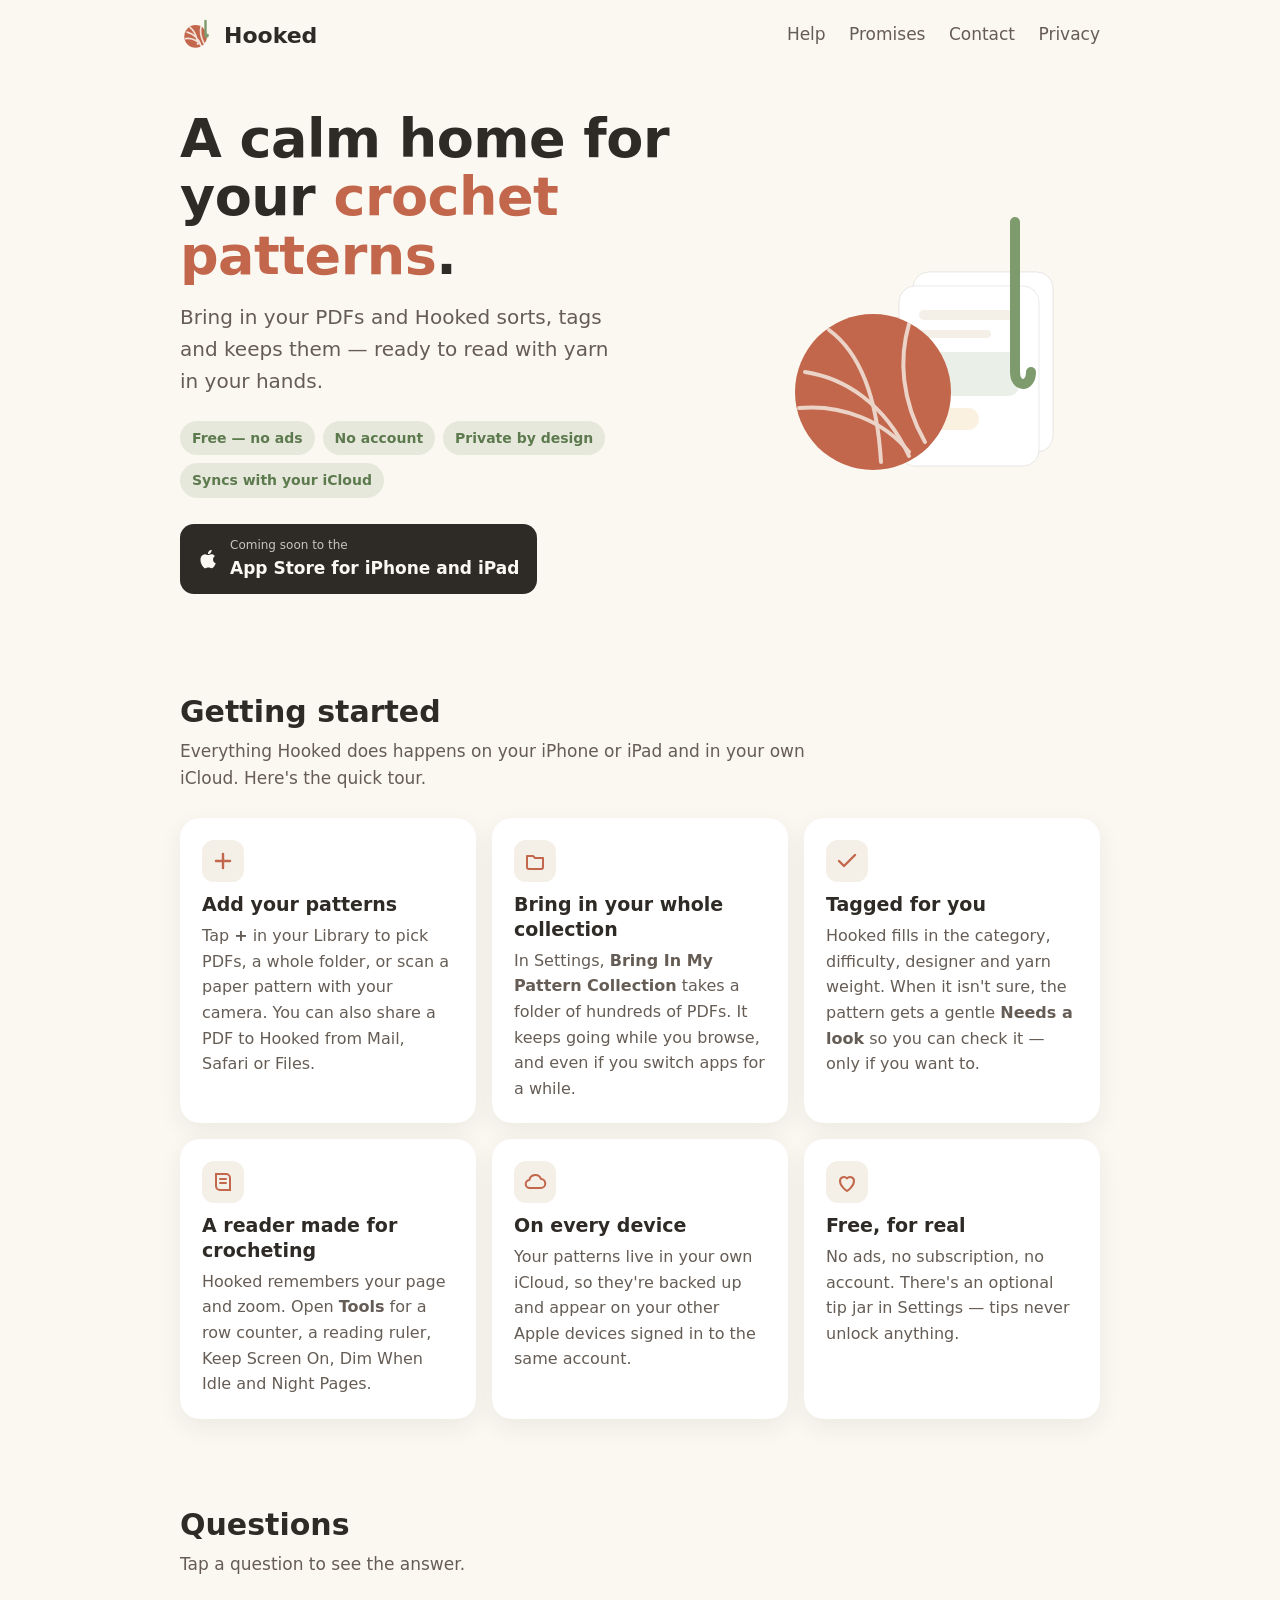
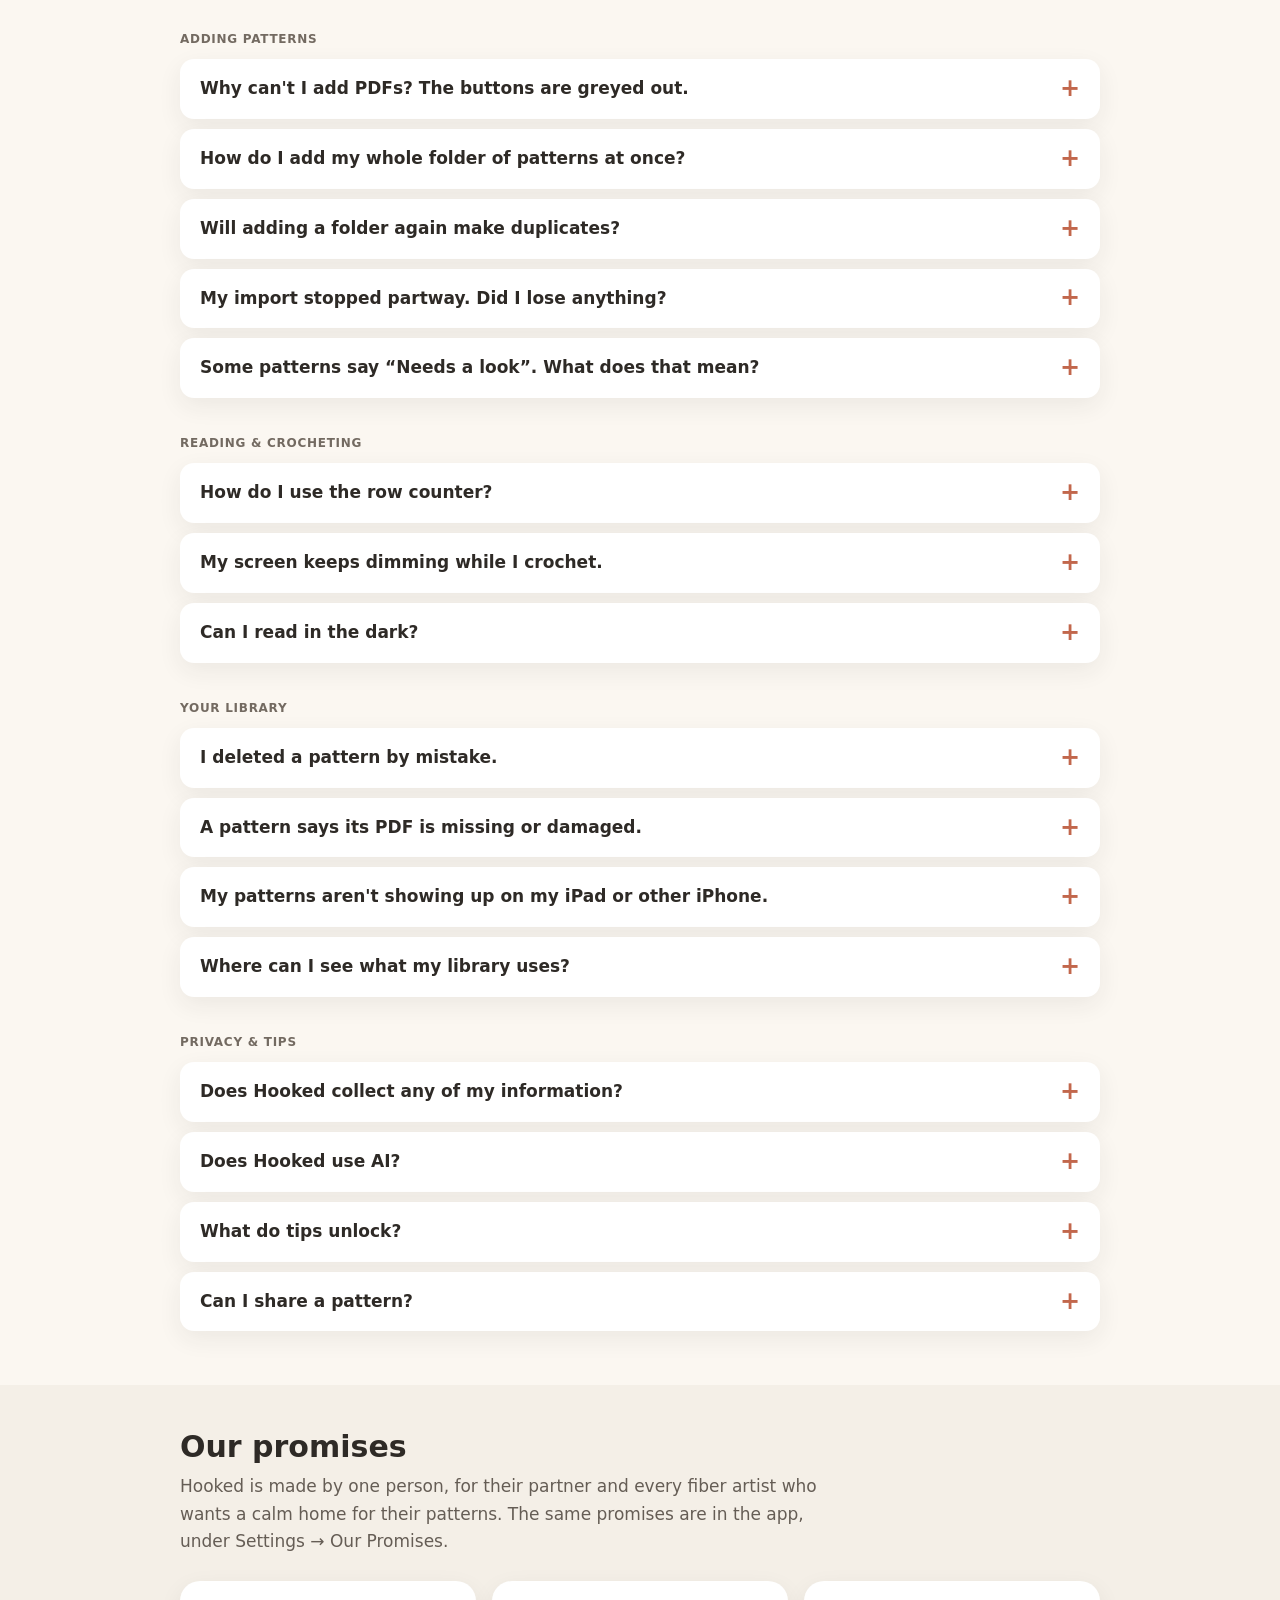
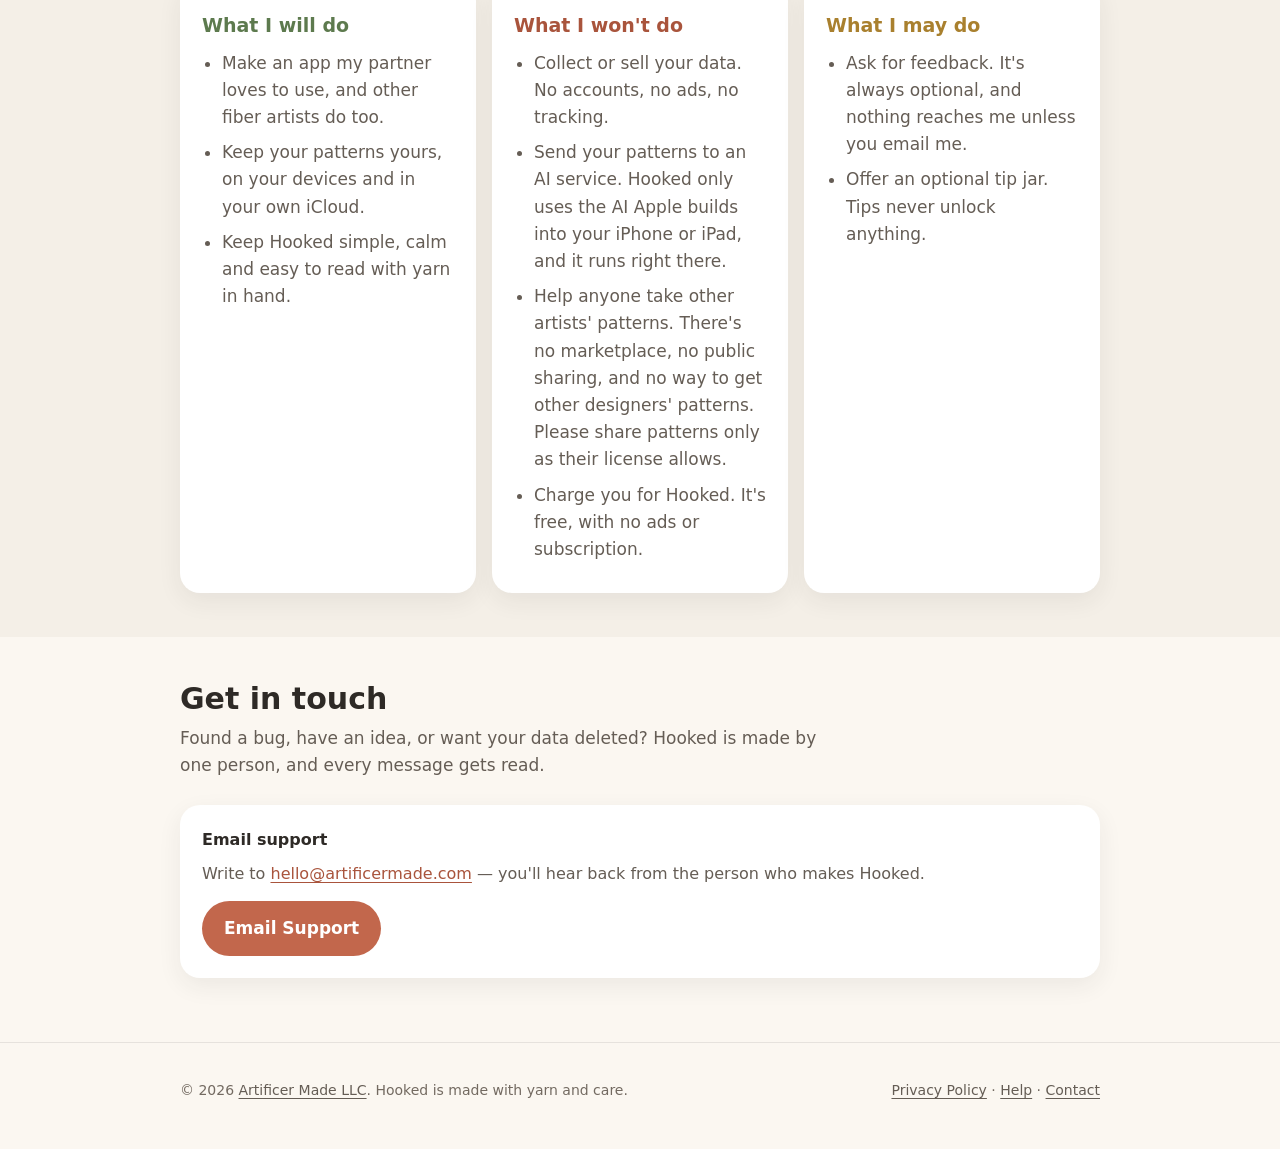
==== hooked/index.html @ b0b98809 "feat: first version of artificermade.com A static site for Artificer Made LLC: a home page (what the" ====
<!doctype html>
<html lang="en">
<head>
<meta charset="utf-8">
<meta name="viewport" content="width=device-width, initial-scale=1">
<title>Hooked — Help &amp; Support</title>
<meta name="description" content="Help for Hooked, a calm home for your crochet patterns: adding PDFs, iCloud, the reader and row counter, privacy, and how to reach the maker.">
<meta name="color-scheme" content="light dark">
<meta name="theme-color" content="#FBF7F1" media="(prefers-color-scheme: light)">
<meta name="theme-color" content="#1C1A17" media="(prefers-color-scheme: dark)">
<link rel="icon" href="icon.png">
<link rel="apple-touch-icon" href="icon.png">
<link rel="stylesheet" href="style.css">
</head>
<body>
<a class="skip" href="#main">Skip to help</a>

<header class="site">
  <div class="wrap">
    <a class="brand" href="./" aria-label="Hooked home">
      <svg viewBox="0 0 48 48" aria-hidden="true"><circle cx="22" cy="26" r="16" fill="#C2674C"/><path d="M10 20c8 2 16 8 20 20M8 29c9-1 18 3 22 10M14 13c6 5 10 13 11 24M30 11c-2 7-1 16 4 25" stroke="#FBF7F1" stroke-width="2.4" fill="none" stroke-linecap="round" opacity=".85"/><path d="M36 4v20c0 3 3 3 3 0" stroke="#7E9B6E" stroke-width="3.4" fill="none" stroke-linecap="round"/></svg>
      Hooked
    </a>
    <nav class="site" aria-label="Page">
      <a href="#help">Help</a>
      <a class="wide" href="#promises">Promises</a>
      <a class="wide" href="#contact">Contact</a>
      <a href="privacy.html">Privacy</a>
    </nav>
  </div>
</header>

<main id="main">
  <section class="hero" aria-labelledby="hero-title">
    <div class="wrap">
      <div>
        <h1 id="hero-title">A calm home for your <em>crochet patterns</em>.</h1>
        <p class="lede">Bring in your PDFs and Hooked sorts, tags and keeps them — ready to read with yarn in your hands.</p>
        <ul class="pills" aria-label="At a glance">
          <li>Free — no ads</li><li>No account</li><li>Private by design</li><li>Syncs with your iCloud</li>
        </ul>
        <a class="badge" href="#contact" aria-label="Coming soon to the App Store for iPhone and iPad">
          <svg width="22" height="22" viewBox="0 0 24 24" aria-hidden="true"><path fill="currentColor" d="M16.4 12.6c0-2.5 2-3.7 2.1-3.8-1.2-1.7-3-1.9-3.6-2-1.5-.2-3 .9-3.8.9-.8 0-2-.9-3.3-.9-1.7 0-3.3 1-4.2 2.5-1.8 3.1-.5 7.7 1.3 10.2.9 1.2 1.9 2.6 3.2 2.6 1.3-.1 1.8-.8 3.3-.8 1.6 0 2 .8 3.4.8 1.4 0 2.3-1.3 3.1-2.5 1-1.4 1.4-2.8 1.4-2.9-.1 0-2.9-1.1-2.9-4.1zM13.9 5.2c.7-.8 1.2-2 1-3.2-1 .1-2.2.7-3 1.5-.6.7-1.2 1.9-1 3.1 1.1.1 2.3-.6 3-1.4z"/></svg>
          <span><small>Coming soon to the</small>App Store for iPhone and iPad</span>
        </a>
      </div>
      <svg class="hero-art" viewBox="0 0 320 300" role="img" aria-label="A ball of yarn beside a crochet hook and a stack of patterns">
        <rect x="150" y="70" width="140" height="180" rx="16" fill="var(--card)" stroke="var(--line)"/>
        <rect x="136" y="84" width="140" height="180" rx="16" fill="var(--card)" stroke="var(--line)"/>
        <rect x="156" y="108" width="96" height="10" rx="5" fill="var(--grouped)"/>
        <rect x="156" y="128" width="72" height="8" rx="4" fill="var(--grouped)"/>
        <rect x="156" y="150" width="100" height="44" rx="10" fill="var(--sage-bg)"/>
        <rect x="156" y="206" width="60" height="22" rx="11" fill="var(--mustard-bg)"/>
        <circle cx="110" cy="190" r="78" fill="#C2674C"/>
        <g stroke="#FBF7F1" stroke-width="4" fill="none" stroke-linecap="round" opacity=".75">
          <path d="M42 170c40 6 80 32 104 84"/><path d="M36 206c44-4 86 14 110 44"/><path d="M66 128c30 22 48 64 52 132"/><path d="M146 122c-10 34-8 76 16 118"/>
        </g>
        <path d="M252 20v150c0 16 16 16 16 0" stroke="#7E9B6E" stroke-width="10" fill="none" stroke-linecap="round"/>
      </svg>
    </div>
  </section>

  <section id="help" aria-labelledby="help-title">
    <div class="wrap">
      <h2 id="help-title">Getting started</h2>
      <p class="sub">Everything Hooked does happens on your iPhone or iPad and in your own iCloud. Here's the quick tour.</p>
      <div class="grid">
        <article class="card">
          <div class="icon"><svg viewBox="0 0 24 24" aria-hidden="true"><path d="M12 5v14M5 12h14" stroke="currentColor" stroke-width="2.4" stroke-linecap="round"/></svg></div>
          <h3>Add your patterns</h3>
          <p>Tap <strong>+</strong> in your Library to pick PDFs, a whole folder, or scan a paper pattern with your camera. You can also share a PDF to Hooked from Mail, Safari or Files.</p>
        </article>
        <article class="card">
          <div class="icon"><svg viewBox="0 0 24 24" aria-hidden="true"><path d="M4 7h6l2 2h8v9a2 2 0 0 1-2 2H6a2 2 0 0 1-2-2z" stroke="currentColor" stroke-width="2" fill="none" stroke-linejoin="round"/></svg></div>
          <h3>Bring in your whole collection</h3>
          <p>In Settings, <strong>Bring In My Pattern Collection</strong> takes a folder of hundreds of PDFs. It keeps going while you browse, and even if you switch apps for a while.</p>
        </article>
        <article class="card">
          <div class="icon"><svg viewBox="0 0 24 24" aria-hidden="true"><path d="M4 12l5 5L20 6" stroke="currentColor" stroke-width="2.4" fill="none" stroke-linecap="round" stroke-linejoin="round"/></svg></div>
          <h3>Tagged for you</h3>
          <p>Hooked fills in the category, difficulty, designer and yarn weight. When it isn't sure, the pattern gets a gentle <strong>Needs a look</strong> so you can check it — only if you want to.</p>
        </article>
        <article class="card">
          <div class="icon"><svg viewBox="0 0 24 24" aria-hidden="true"><path d="M5 4h10a4 4 0 0 1 4 4v12H9a4 4 0 0 1-4-4z" stroke="currentColor" stroke-width="2" fill="none"/><path d="M9 9h6M9 13h6" stroke="currentColor" stroke-width="2" stroke-linecap="round"/></svg></div>
          <h3>A reader made for crocheting</h3>
          <p>Hooked remembers your page and zoom. Open <strong>Tools</strong> for a row counter, a reading ruler, Keep Screen On, Dim When Idle and Night Pages.</p>
        </article>
        <article class="card">
          <div class="icon"><svg viewBox="0 0 24 24" aria-hidden="true"><path d="M7 18a4 4 0 0 1-.6-8A6 6 0 0 1 18 9a4.5 4.5 0 0 1-.5 9z" stroke="currentColor" stroke-width="2" fill="none" stroke-linejoin="round"/></svg></div>
          <h3>On every device</h3>
          <p>Your patterns live in your own iCloud, so they're backed up and appear on your other Apple devices signed in to the same account.</p>
        </article>
        <article class="card">
          <div class="icon"><svg viewBox="0 0 24 24" aria-hidden="true"><path d="M12 21s-7-4.4-7-10a4 4 0 0 1 7-2.6A4 4 0 0 1 19 11c0 5.6-7 10-7 10z" stroke="currentColor" stroke-width="2" fill="none" stroke-linejoin="round"/></svg></div>
          <h3>Free, for real</h3>
          <p>No ads, no subscription, no account. There's an optional tip jar in Settings — tips never unlock anything.</p>
        </article>
      </div>
    </div>
  </section>

  <section class="faq" aria-labelledby="faq-title">
    <div class="wrap">
      <h2 id="faq-title">Questions</h2>
      <p class="sub">Tap a question to see the answer.</p>

      <span class="tag-q">Adding patterns</span>
      <details><summary>Why can't I add PDFs? The buttons are greyed out.</summary>
        <div class="a"><p>Hooked keeps your patterns in your iCloud, so you need to be signed in. Open the <strong>Settings</strong> app on your iPhone or iPad and tap <strong>Sign in</strong> at the top (or your name, then <strong>iCloud</strong>, and make sure <strong>iCloud Drive</strong> is on). Come back to Hooked and the buttons turn on by themselves.</p>
        <p>You can still add a pattern by hand with <strong>Add manually</strong> in the meantime.</p></div></details>
      <details><summary>How do I add my whole folder of patterns at once?</summary>
        <div class="a"><p>Tap <strong>+</strong> → <strong>Add a whole folder</strong>, or use <strong>Settings → Bring In My Pattern Collection</strong>. Every PDF inside the folder (and its sub-folders) comes in. Tap <strong>Keep Using Hooked</strong> to browse while it works — a little note above the tab bar shows the progress.</p></div></details>
      <details><summary>Will adding a folder again make duplicates?</summary>
        <div class="a"><p>No. Before anything is added, Hooked checks which patterns you already have and offers to skip them — nothing is downloaded twice. Exact copies are always caught, and “printer friendly” versions are kept with their pattern instead of cluttering your library.</p></div></details>
      <details><summary>My import stopped partway. Did I lose anything?</summary>
        <div class="a"><p>No — every pattern is saved the moment it's done. Just add the same files or folder again; Hooked skips the ones already in your library and adds the rest.</p></div></details>
      <details><summary>Some patterns say “Needs a look”. What does that mean?</summary>
        <div class="a"><p>Hooked wasn't completely sure about a detail, like the designer or difficulty. The pattern is already saved — you can check it from the Library's <strong>Needs a look</strong> filter whenever you like, or ignore it.</p></div></details>

      <span class="tag-q">Reading &amp; crocheting</span>
      <details><summary>How do I use the row counter?</summary>
        <div class="a"><p>Open a pattern, tap <strong>Tools</strong> and turn on <strong>Row Counter</strong>. Tap <kbd>+</kbd> and <kbd>−</kbd>; drag the counter anywhere on the page. Press and hold the number to reset it. Each pattern remembers its own count.</p></div></details>
      <details><summary>My screen keeps dimming while I crochet.</summary>
        <div class="a"><p>That's <strong>Dim When Idle</strong>: with <strong>Keep Screen On</strong>, Hooked lowers the brightness after 2 minutes without a touch to save your battery. Touch the screen to brighten it, or turn it off in <strong>Tools</strong>.</p></div></details>
      <details><summary>Can I read in the dark?</summary>
        <div class="a"><p>Yes — <strong>Tools → Night Pages</strong> darkens the page. (Photos in the pattern will look inverted while it's on.)</p></div></details>

      <span class="tag-q">Your library</span>
      <details><summary>I deleted a pattern by mistake.</summary>
        <div class="a"><p>Tap <strong>Undo</strong> right away — it stays on screen for a few seconds after you delete. If it's gone, add the PDF again.</p></div></details>
      <details><summary>A pattern says its PDF is missing or damaged.</summary>
        <div class="a"><p>Its details are safe. Add the original PDF again with <strong>+</strong> — Hooked recognizes it and repairs the pattern instead of adding a copy.</p></div></details>
      <details><summary>My patterns aren't showing up on my iPad or other iPhone.</summary>
        <div class="a"><p>Make sure both devices are signed in to the same Apple Account with iCloud Drive on, and open Hooked on each one. Big libraries can take a little while to arrive the first time.</p></div></details>
      <details><summary>Where can I see what my library uses?</summary>
        <div class="a"><p><strong>Settings → iCloud Sync</strong> shows whether sync is on and how much space your patterns take.</p></div></details>

      <span class="tag-q">Privacy &amp; tips</span>
      <details><summary>Does Hooked collect any of my information?</summary>
        <div class="a"><p>No. There are no accounts, ads, analytics or tracking, and Hooked has no server. Automatic tagging happens on your device. Read the full <a href="privacy.html">privacy policy</a>.</p></div></details>
      <details><summary>Does Hooked use AI?</summary>
        <div class="a"><p>Only the AI Apple builds into your iPhone or iPad. It suggests titles and tags, helps search, and reads the pages you scan, all on your device. Your patterns are never sent to an AI service or used to train one. Read the full <a href="privacy.html">privacy policy</a>.</p></div></details>
      <details><summary>What do tips unlock?</summary>
        <div class="a"><p>Nothing — Hooked is free and everything in it stays free. Tips are an optional thank-you to the one person who makes it. Apple handles payments and refund requests (<a href="https://reportaproblem.apple.com">reportaproblem.apple.com</a>).</p></div></details>
      <details><summary>Can I share a pattern?</summary>
        <div class="a"><p>You can send a pattern's PDF to print it, save it to Files or send it to your own devices. Please share designers' patterns only as their license allows — Hooked has no public sharing or marketplace.</p></div></details>
    </div>
  </section>

  <section id="promises" class="promises" aria-labelledby="promises-title">
    <div class="wrap">
      <h2 id="promises-title">Our promises</h2>
      <p class="sub">Hooked is made by one person, for their partner and every fiber artist who wants a calm home for their patterns. The same promises are in the app, under Settings → Our Promises.</p>
      <div class="grid"><article class="card promise will"><h3>What I will do</h3><ul><li>Make an app my partner loves to use, and other fiber artists do too.</li><li>Keep your patterns yours, on your devices and in your own iCloud.</li><li>Keep Hooked simple, calm and easy to read with yarn in hand.</li></ul></article><article class="card promise wont"><h3>What I won&#x27;t do</h3><ul><li>Collect or sell your data. No accounts, no ads, no tracking.</li><li>Send your patterns to an AI service. Hooked only uses the AI Apple builds into your iPhone or iPad, and it runs right there.</li><li>Help anyone take other artists&#x27; patterns. There&#x27;s no marketplace, no public sharing, and no way to get other designers&#x27; patterns. Please share patterns only as their license allows.</li><li>Charge you for Hooked. It&#x27;s free, with no ads or subscription.</li></ul></article><article class="card promise may"><h3>What I may do</h3><ul><li>Ask for feedback. It&#x27;s always optional, and nothing reaches me unless you email me.</li><li>Offer an optional tip jar. Tips never unlock anything.</li></ul></article></div>
    </div>
  </section>

  <section id="contact" class="contact" aria-labelledby="contact-title">
    <div class="wrap">
      <h2 id="contact-title">Get in touch</h2>
      <p class="sub">Found a bug, have an idea, or want your data deleted? Hooked is made by one person, and every message gets read.</p>
      <div class="card">
        <div>
          <p style="margin:0 0 8px;color:var(--text)"><strong>Email support</strong></p>
          <p style="margin:0 0 14px">Write to <a href="mailto:hello@artificermade.com">hello@artificermade.com</a> — you'll hear back from the person who makes Hooked.</p><a class="btn" href="mailto:hello@artificermade.com?subject=Hooked%20help">Email Support</a>
        </div>
      </div>
    </div>
  </section>
</main>

<footer class="site">
  <div class="wrap">
    <span>© 2026 <a href="https://artificermade.com/">Artificer Made LLC</a>. Hooked is made with yarn and care.</span>
    <span><a href="privacy.html">Privacy Policy</a> · <a href="#help">Help</a> · <a href="#contact">Contact</a></span>
  </div>
</footer>
</body>
</html>
---- hooked/style.css ----
/* Hooked support site — the app's own design tokens (CrochetPatterns/Styles/Theme.swift),
   light and dark. No web fonts, no trackers, no JavaScript required. */
:root {
  --bg: #FBF7F1; --card: #FFFFFF; --grouped: #F4EFE7;
  --text: #2E2A26; --text-2: #655D55; --text-3: #736A61;
  --accent: #C2674C; --accent-ink: #A9543C; --sage: #5D7A4E; --sage-bg: rgba(126,155,110,.16);
  --mustard: #A9802E; --mustard-bg: rgba(224,178,92,.18);
  --line: rgba(46,42,38,.10); --shadow: 0 8px 24px rgba(46,42,38,.07);
  --radius: 20px; --radius-sm: 14px;
  --font: ui-rounded, "SF Pro Rounded", -apple-system, BlinkMacSystemFont, "Segoe UI", system-ui, sans-serif;
  --body: -apple-system, BlinkMacSystemFont, "Segoe UI", system-ui, sans-serif;
}
@media (prefers-color-scheme: dark) {
  :root {
    --bg: #1C1A17; --card: #26231F; --grouped: #211F1B;
    --text: #F0EBE4; --text-2: #A89A88; --text-3: #9A9088;
    --accent: #D67E60; --accent-ink: #E3947A; --sage: #9FC089; --sage-bg: rgba(126,155,110,.22);
    --mustard: #C89A3F; --mustard-bg: rgba(224,178,92,.24);
    --line: rgba(255,255,255,.10); --shadow: 0 8px 24px rgba(0,0,0,.35);
  }
}
* { box-sizing: border-box; }
html { -webkit-text-size-adjust: 100%; scroll-behavior: smooth; }
@media (prefers-reduced-motion: reduce) { html { scroll-behavior: auto; } }
body { margin: 0; background: var(--bg); color: var(--text); font: 17px/1.6 var(--body); }
a { color: var(--accent-ink); text-underline-offset: 3px; }
a:focus-visible, summary:focus-visible { outline: 3px solid var(--accent); outline-offset: 3px; border-radius: 8px; }
.wrap { max-width: 960px; margin: 0 auto; padding: 0 20px; }
.skip { position: absolute; left: -9999px; } .skip:focus { left: 16px; top: 16px; background: var(--card); padding: 8px 12px; border-radius: 10px; }

header.site { padding: 18px 0; }
header.site .wrap { display: flex; align-items: center; justify-content: space-between; gap: 12px; }
.brand { display: flex; align-items: center; gap: 10px; text-decoration: none; color: var(--text); font: 700 22px var(--font); }
.brand svg { width: 34px; height: 34px; }
nav.site a { color: var(--text-2); text-decoration: none; margin-left: 18px; font-weight: 500; }
nav.site a:hover { color: var(--text); }

.hero { padding: 40px 0 56px; }
.hero .wrap { display: grid; gap: 36px; align-items: center; grid-template-columns: 1.2fr .8fr; }
.hero h1 { font: 800 clamp(34px, 6vw, 54px)/1.08 var(--font); margin: 0 0 16px; letter-spacing: -.01em; }
.hero h1 em { font-style: normal; color: var(--accent); }
.hero p.lede { font-size: 20px; color: var(--text-2); margin: 0 0 24px; max-width: 34ch; }
.pills { display: flex; flex-wrap: wrap; gap: 8px; margin: 0; padding: 0; list-style: none; }
.pills li { background: var(--sage-bg); color: var(--sage); border-radius: 999px; padding: 6px 12px; font-size: 14px; font-weight: 600; }
.badge { display: inline-flex; align-items: center; gap: 10px; margin-top: 26px; padding: 12px 18px; border-radius: 14px;
  background: var(--text); color: var(--bg); font-weight: 600; text-decoration: none; }
.badge small { display: block; font-weight: 500; opacity: .75; font-size: 12px; }
.hero-art { justify-self: center; width: min(320px, 80vw); }

section { padding: 44px 0; }
section h2 { font: 800 30px/1.2 var(--font); margin: 0 0 8px; }
section p.sub { color: var(--text-2); margin: 0 0 26px; max-width: 60ch; }
.grid { display: grid; gap: 16px; grid-template-columns: repeat(auto-fit, minmax(260px, 1fr)); }
.card { background: var(--card); border-radius: var(--radius); padding: 22px; box-shadow: var(--shadow); }
.card h3 { font: 700 19px/1.3 var(--font); margin: 10px 0 6px; }
.card p { margin: 0; color: var(--text-2); font-size: 16px; }
.icon { width: 42px; height: 42px; border-radius: 12px; display: grid; place-items: center; background: var(--grouped); color: var(--accent); }
.icon svg { width: 24px; height: 24px; }

.faq details { background: var(--card); border-radius: var(--radius-sm); margin-bottom: 10px; box-shadow: var(--shadow); }
.faq summary { cursor: pointer; list-style: none; padding: 18px 52px 18px 20px; font: 600 17px/1.4 var(--font); position: relative; }
.faq summary::-webkit-details-marker { display: none; }
.faq summary::after { content: "+"; position: absolute; right: 20px; top: 50%; transform: translateY(-50%); font-size: 24px; color: var(--accent); }
.faq details[open] summary::after { content: "–"; }
.faq .a { padding: 0 20px 18px; color: var(--text-2); }
.faq .a p { margin: 0 0 10px; } .faq .a p:last-child { margin: 0; }
.faq kbd { font: 600 14px var(--body); background: var(--grouped); border-radius: 6px; padding: 1px 6px; color: var(--text); }
.tag-q { display: inline-block; font-size: 12px; font-weight: 700; letter-spacing: .06em; text-transform: uppercase; color: var(--text-3); margin: 26px 0 10px; }

.promises { background: var(--grouped); }
.promise h3 { display: flex; gap: 10px; align-items: center; }
.promise ul { margin: 12px 0 0; padding-left: 20px; color: var(--text-2); }
.promise li { margin-bottom: 8px; }
.promise.will h3 { color: var(--sage); } .promise.wont h3 { color: var(--accent-ink); } .promise.may h3 { color: var(--mustard); }

.contact .card { display: grid; gap: 18px; grid-template-columns: 1fr auto; align-items: center; }
.btn { display: inline-block; background: var(--accent); color: #fff; text-decoration: none; font-weight: 700; padding: 14px 22px; border-radius: 999px; }
.btn[aria-disabled="true"] { background: var(--grouped); color: var(--text-3); pointer-events: none; }
.note { background: var(--mustard-bg); color: var(--text); border-radius: var(--radius-sm); padding: 14px 16px; font-size: 15px; }

footer.site { padding: 36px 0 48px; color: var(--text-3); font-size: 14px; border-top: 1px solid var(--line); margin-top: 20px; }
footer.site .wrap { display: flex; justify-content: space-between; gap: 12px; flex-wrap: wrap; }
footer.site a { color: var(--text-2); }

/* Privacy page */
.doc { max-width: 720px; }
.doc h1 { font: 800 40px/1.15 var(--font); margin: 20px 0 6px; }
.doc .updated { color: var(--text-3); margin: 0 0 26px; }
.doc h2 { font: 700 22px/1.3 var(--font); margin: 30px 0 8px; }
.doc p { color: var(--text-2); }
.doc .tldr { background: var(--sage-bg); border-radius: var(--radius-sm); padding: 18px 20px; color: var(--text); }

@media (max-width: 520px) { nav.site a.wide { display: none; } }
@media (max-width: 720px) {
  .hero .wrap { grid-template-columns: 1fr; }
  .hero-art { order: -1; width: 180px; }
  nav.site a { margin-left: 12px; font-size: 15px; }
  .contact .card { grid-template-columns: 1fr; }
}
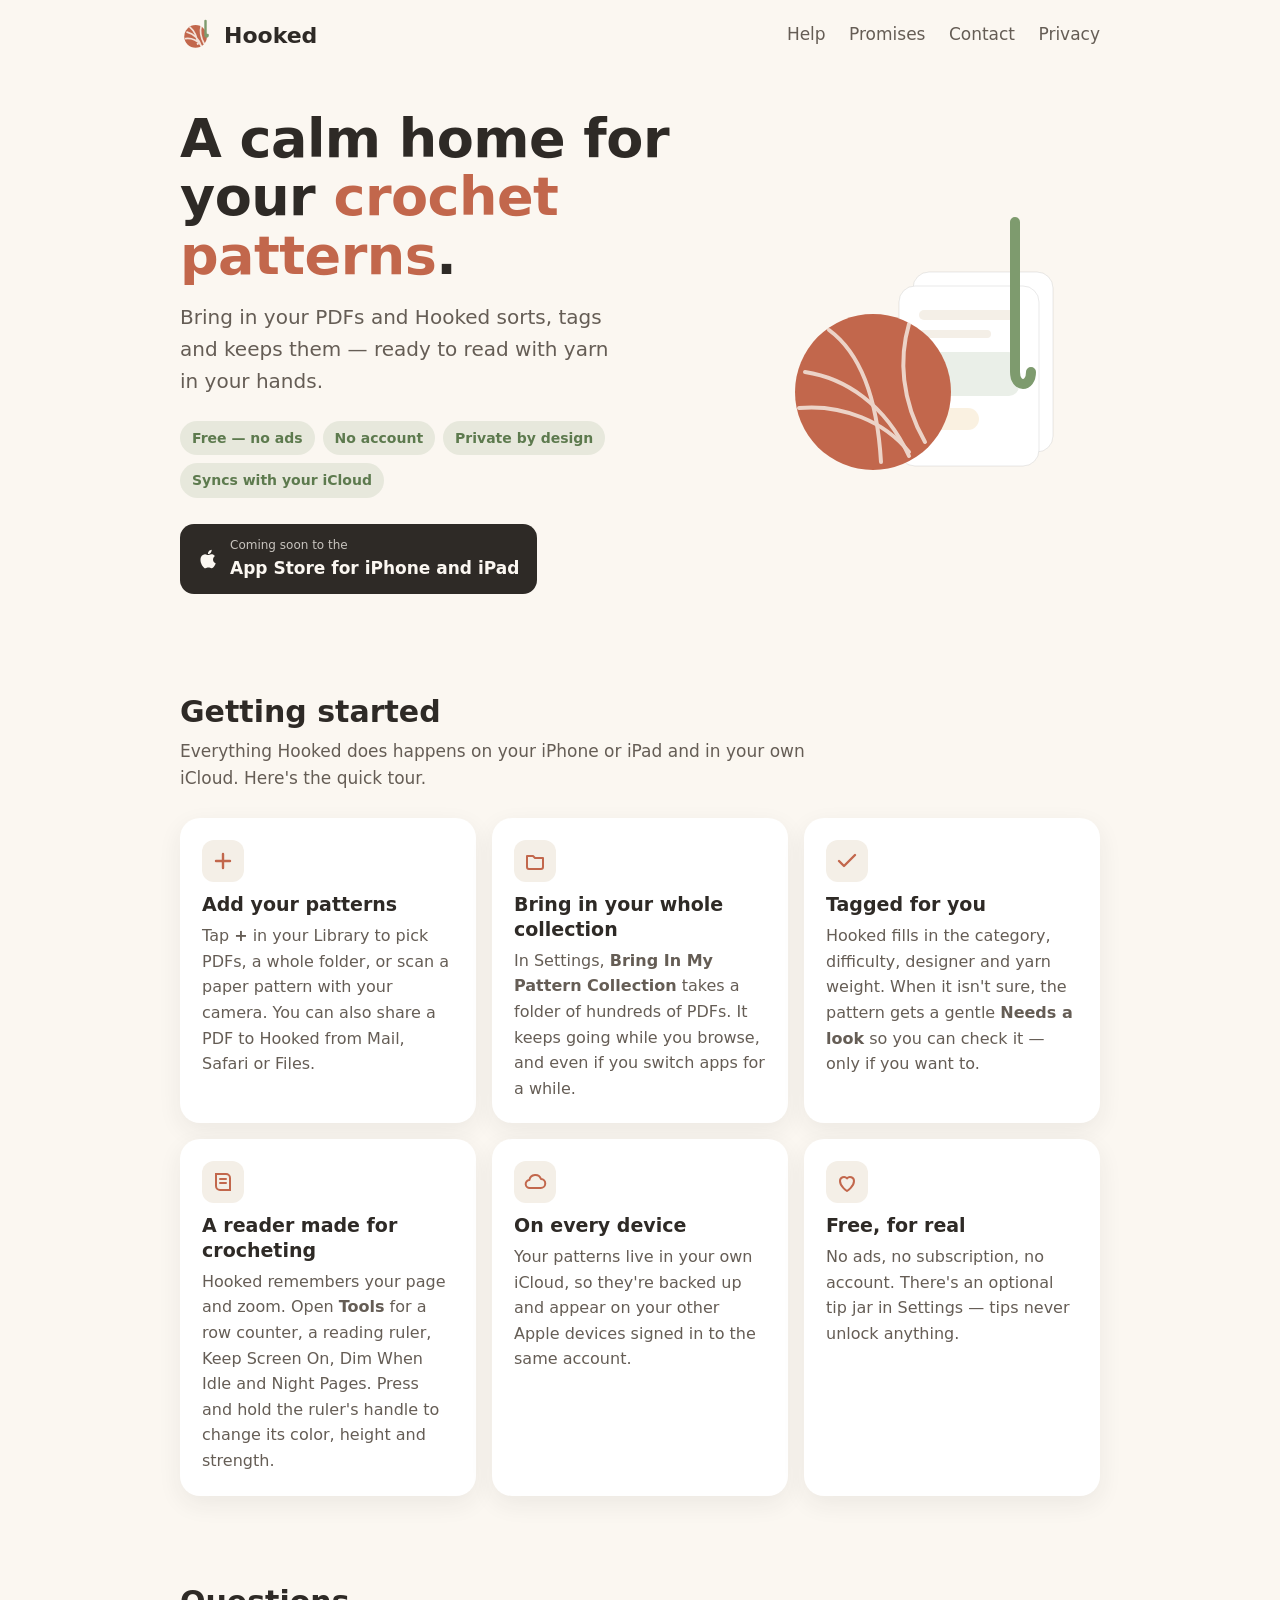
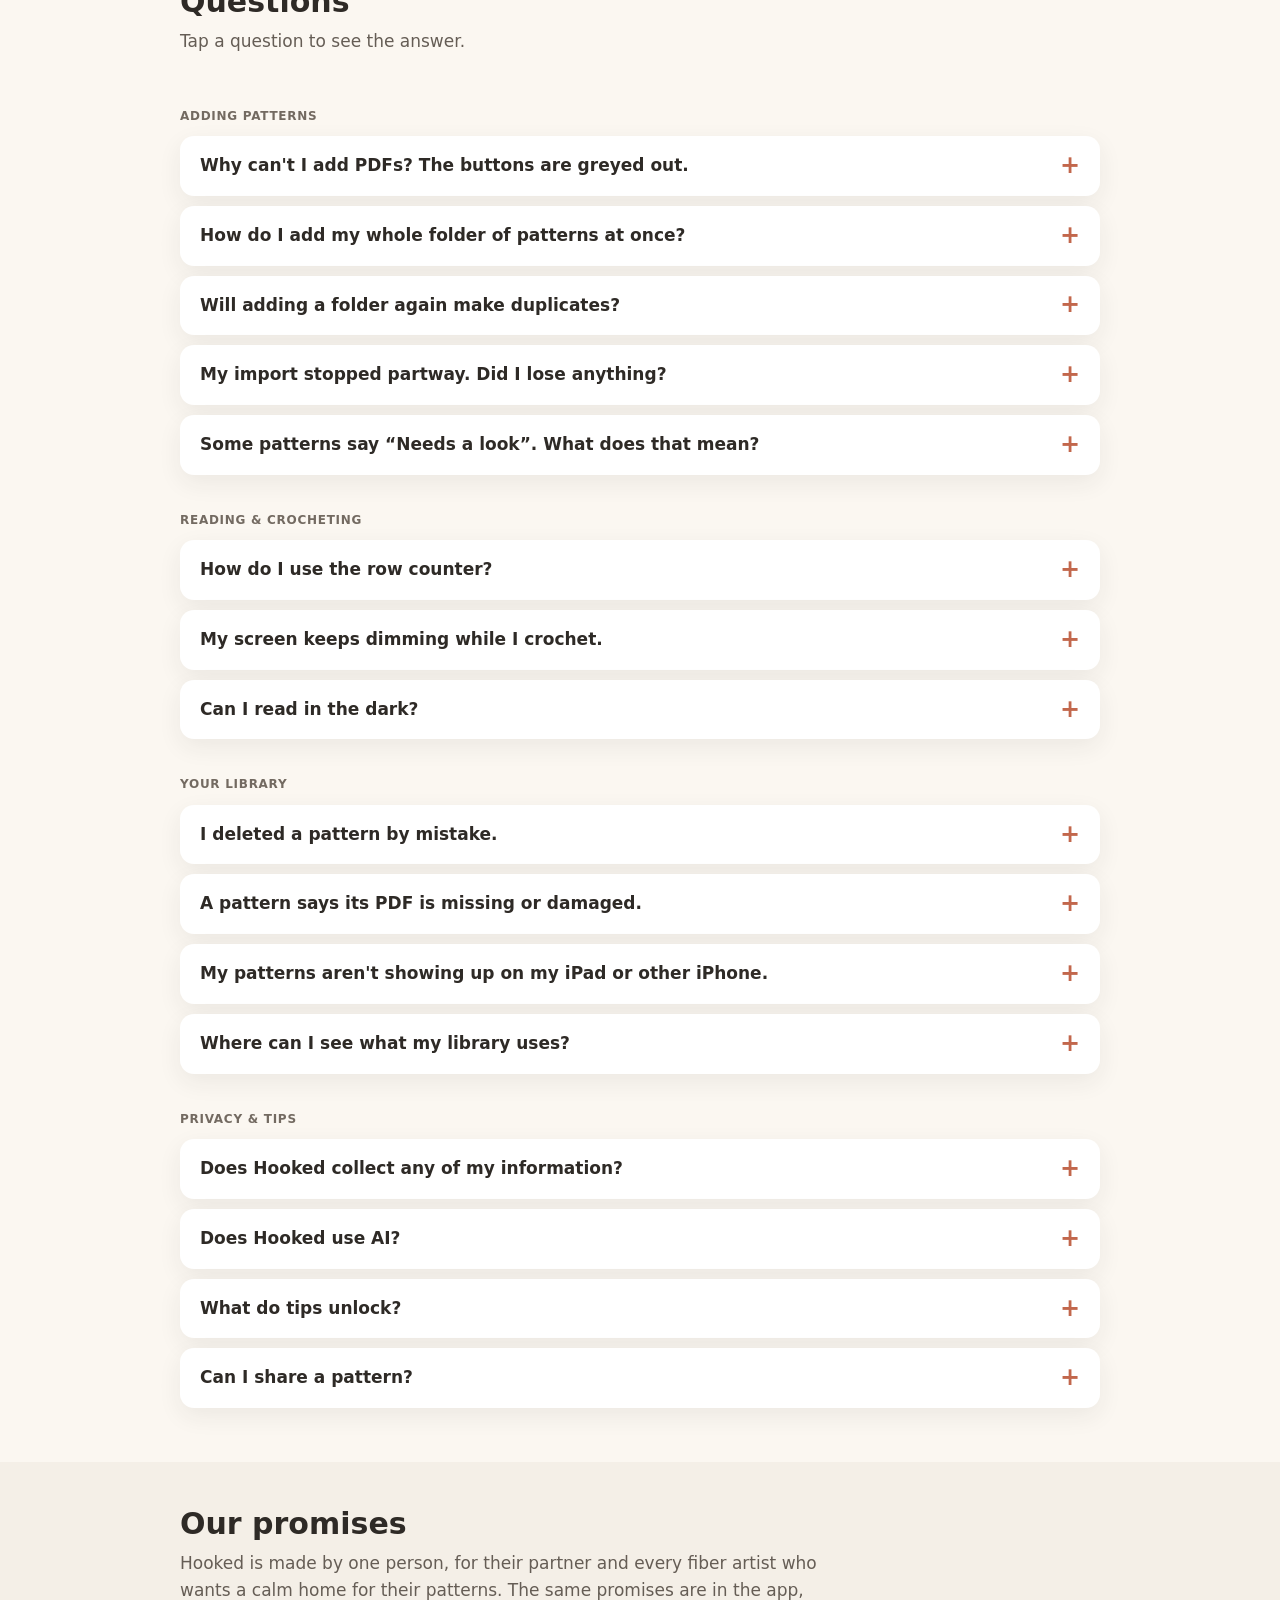
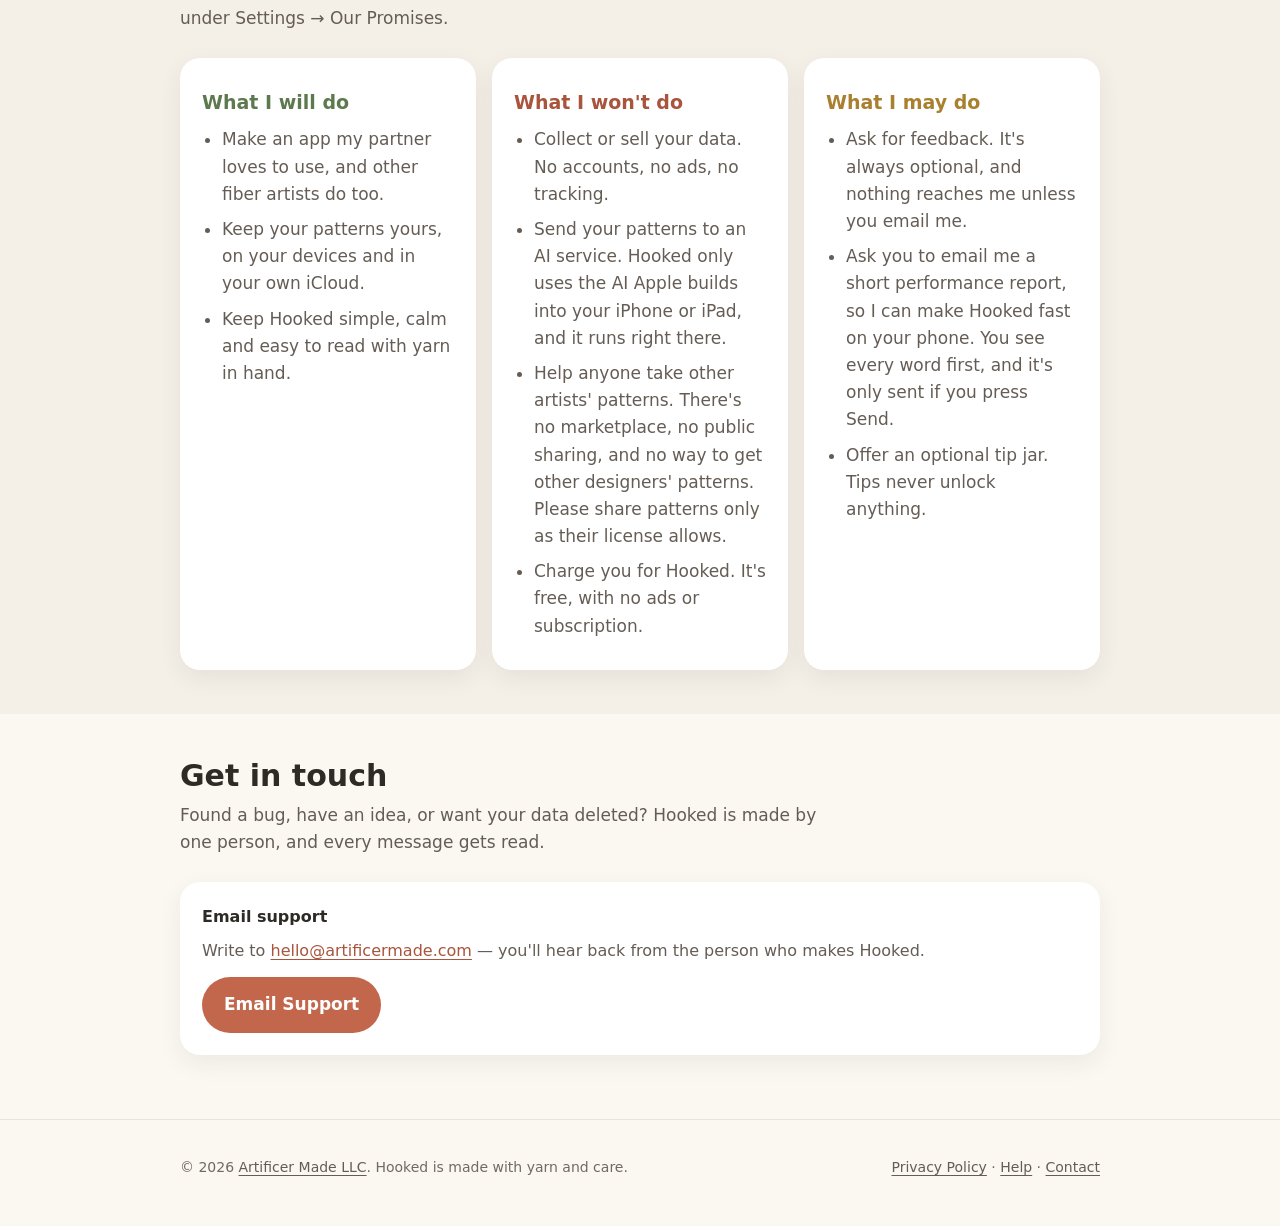
==== commit 01f7bac7: "fix(hooked): publish the October 4 privacy policy Re-rendered from the Hooked repository (feat/artif" ====
--- a/hooked/index.html
+++ b/hooked/index.html
@@ -83,7 +83,7 @@
         <article class="card">
           <div class="icon"><svg viewBox="0 0 24 24" aria-hidden="true"><path d="M5 4h10a4 4 0 0 1 4 4v12H9a4 4 0 0 1-4-4z" stroke="currentColor" stroke-width="2" fill="none"/><path d="M9 9h6M9 13h6" stroke="currentColor" stroke-width="2" stroke-linecap="round"/></svg></div>
           <h3>A reader made for crocheting</h3>
-          <p>Hooked remembers your page and zoom. Open <strong>Tools</strong> for a row counter, a reading ruler, Keep Screen On, Dim When Idle and Night Pages.</p>
+          <p>Hooked remembers your page and zoom. Open <strong>Tools</strong> for a row counter, a reading ruler, Keep Screen On, Dim When Idle and Night Pages. Press and hold the ruler's handle to change its color, height and strength.</p>
         </article>
         <article class="card">
           <div class="icon"><svg viewBox="0 0 24 24" aria-hidden="true"><path d="M7 18a4 4 0 0 1-.6-8A6 6 0 0 1 18 9a4.5 4.5 0 0 1-.5 9z" stroke="currentColor" stroke-width="2" fill="none" stroke-linejoin="round"/></svg></div>
@@ -151,7 +151,7 @@
     <div class="wrap">
       <h2 id="promises-title">Our promises</h2>
       <p class="sub">Hooked is made by one person, for their partner and every fiber artist who wants a calm home for their patterns. The same promises are in the app, under Settings → Our Promises.</p>
-      <div class="grid"><article class="card promise will"><h3>What I will do</h3><ul><li>Make an app my partner loves to use, and other fiber artists do too.</li><li>Keep your patterns yours, on your devices and in your own iCloud.</li><li>Keep Hooked simple, calm and easy to read with yarn in hand.</li></ul></article><article class="card promise wont"><h3>What I won&#x27;t do</h3><ul><li>Collect or sell your data. No accounts, no ads, no tracking.</li><li>Send your patterns to an AI service. Hooked only uses the AI Apple builds into your iPhone or iPad, and it runs right there.</li><li>Help anyone take other artists&#x27; patterns. There&#x27;s no marketplace, no public sharing, and no way to get other designers&#x27; patterns. Please share patterns only as their license allows.</li><li>Charge you for Hooked. It&#x27;s free, with no ads or subscription.</li></ul></article><article class="card promise may"><h3>What I may do</h3><ul><li>Ask for feedback. It&#x27;s always optional, and nothing reaches me unless you email me.</li><li>Offer an optional tip jar. Tips never unlock anything.</li></ul></article></div>
+      <div class="grid"><article class="card promise will"><h3>What I will do</h3><ul><li>Make an app my partner loves to use, and other fiber artists do too.</li><li>Keep your patterns yours, on your devices and in your own iCloud.</li><li>Keep Hooked simple, calm and easy to read with yarn in hand.</li></ul></article><article class="card promise wont"><h3>What I won&#x27;t do</h3><ul><li>Collect or sell your data. No accounts, no ads, no tracking.</li><li>Send your patterns to an AI service. Hooked only uses the AI Apple builds into your iPhone or iPad, and it runs right there.</li><li>Help anyone take other artists&#x27; patterns. There&#x27;s no marketplace, no public sharing, and no way to get other designers&#x27; patterns. Please share patterns only as their license allows.</li><li>Charge you for Hooked. It&#x27;s free, with no ads or subscription.</li></ul></article><article class="card promise may"><h3>What I may do</h3><ul><li>Ask for feedback. It&#x27;s always optional, and nothing reaches me unless you email me.</li><li>Ask you to email me a short performance report, so I can make Hooked fast on your phone. You see every word first, and it&#x27;s only sent if you press Send.</li><li>Offer an optional tip jar. Tips never unlock anything.</li></ul></article></div>
     </div>
   </section>
 
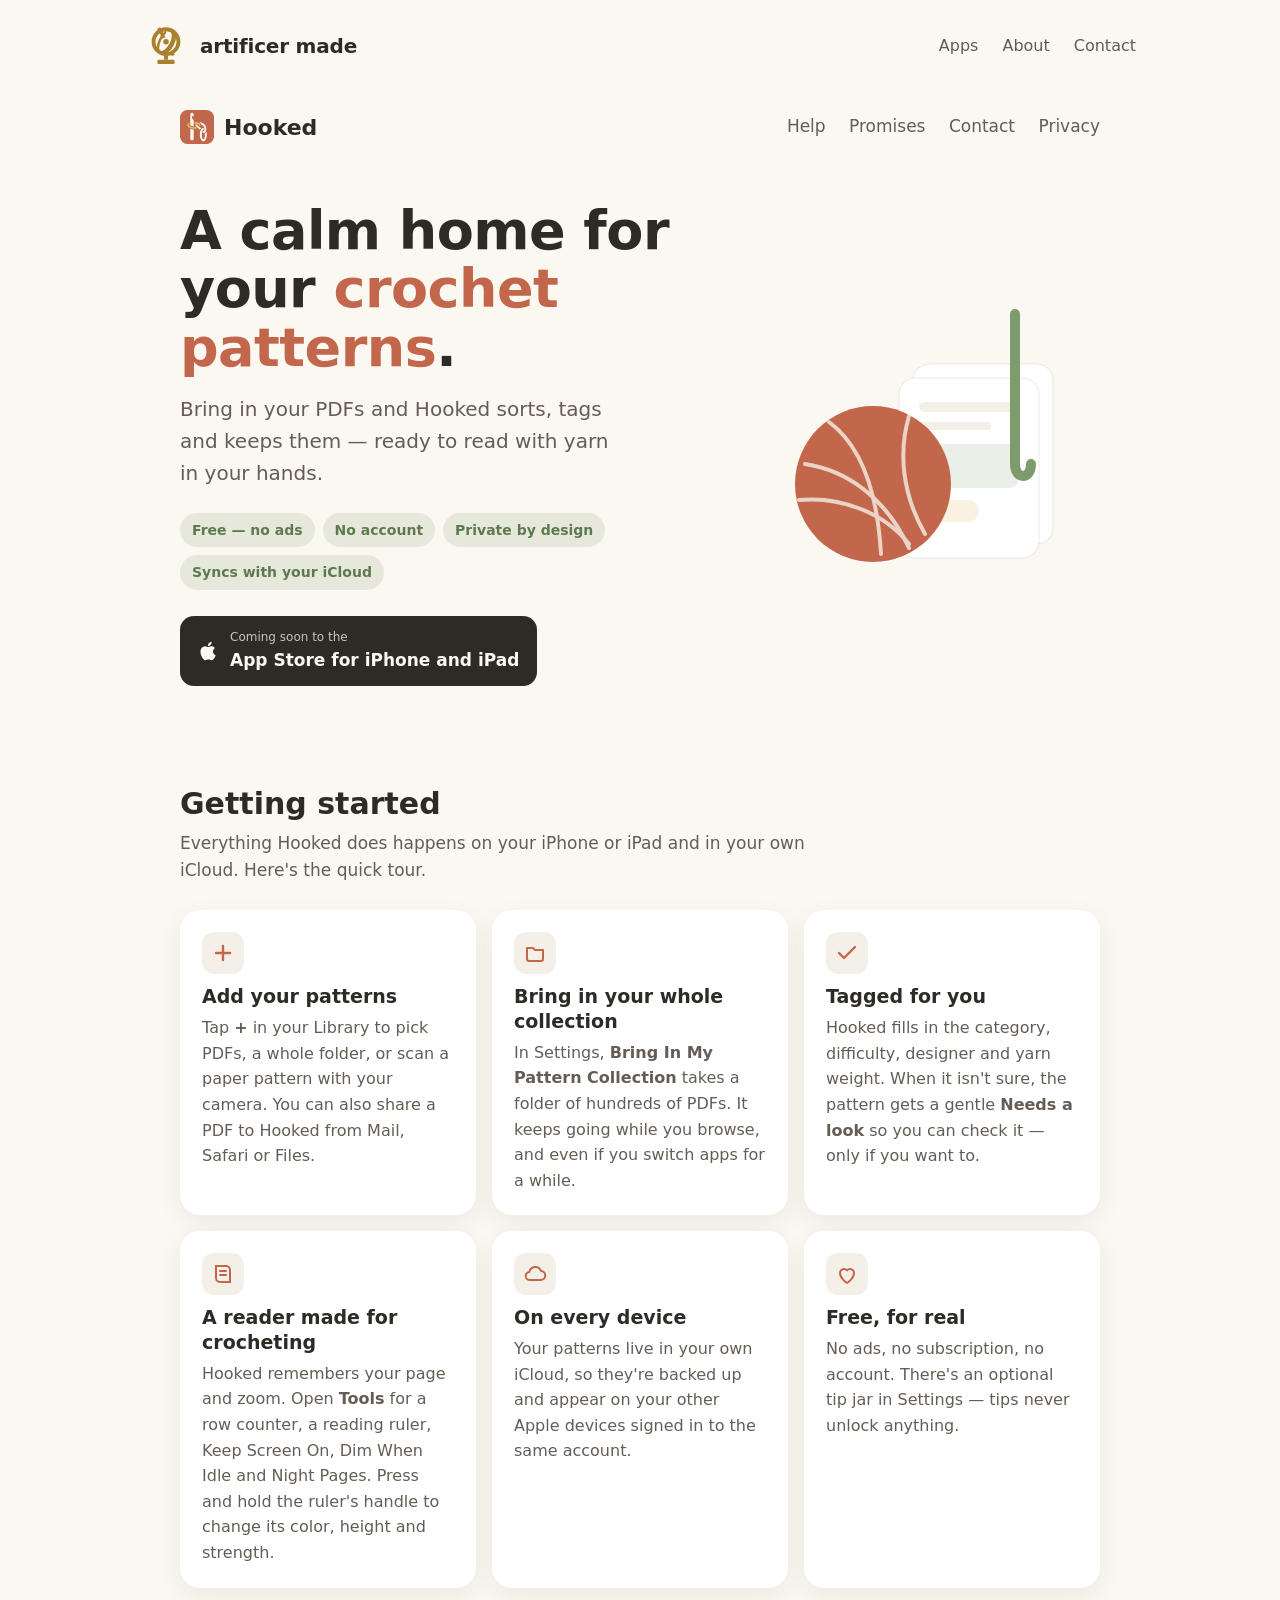
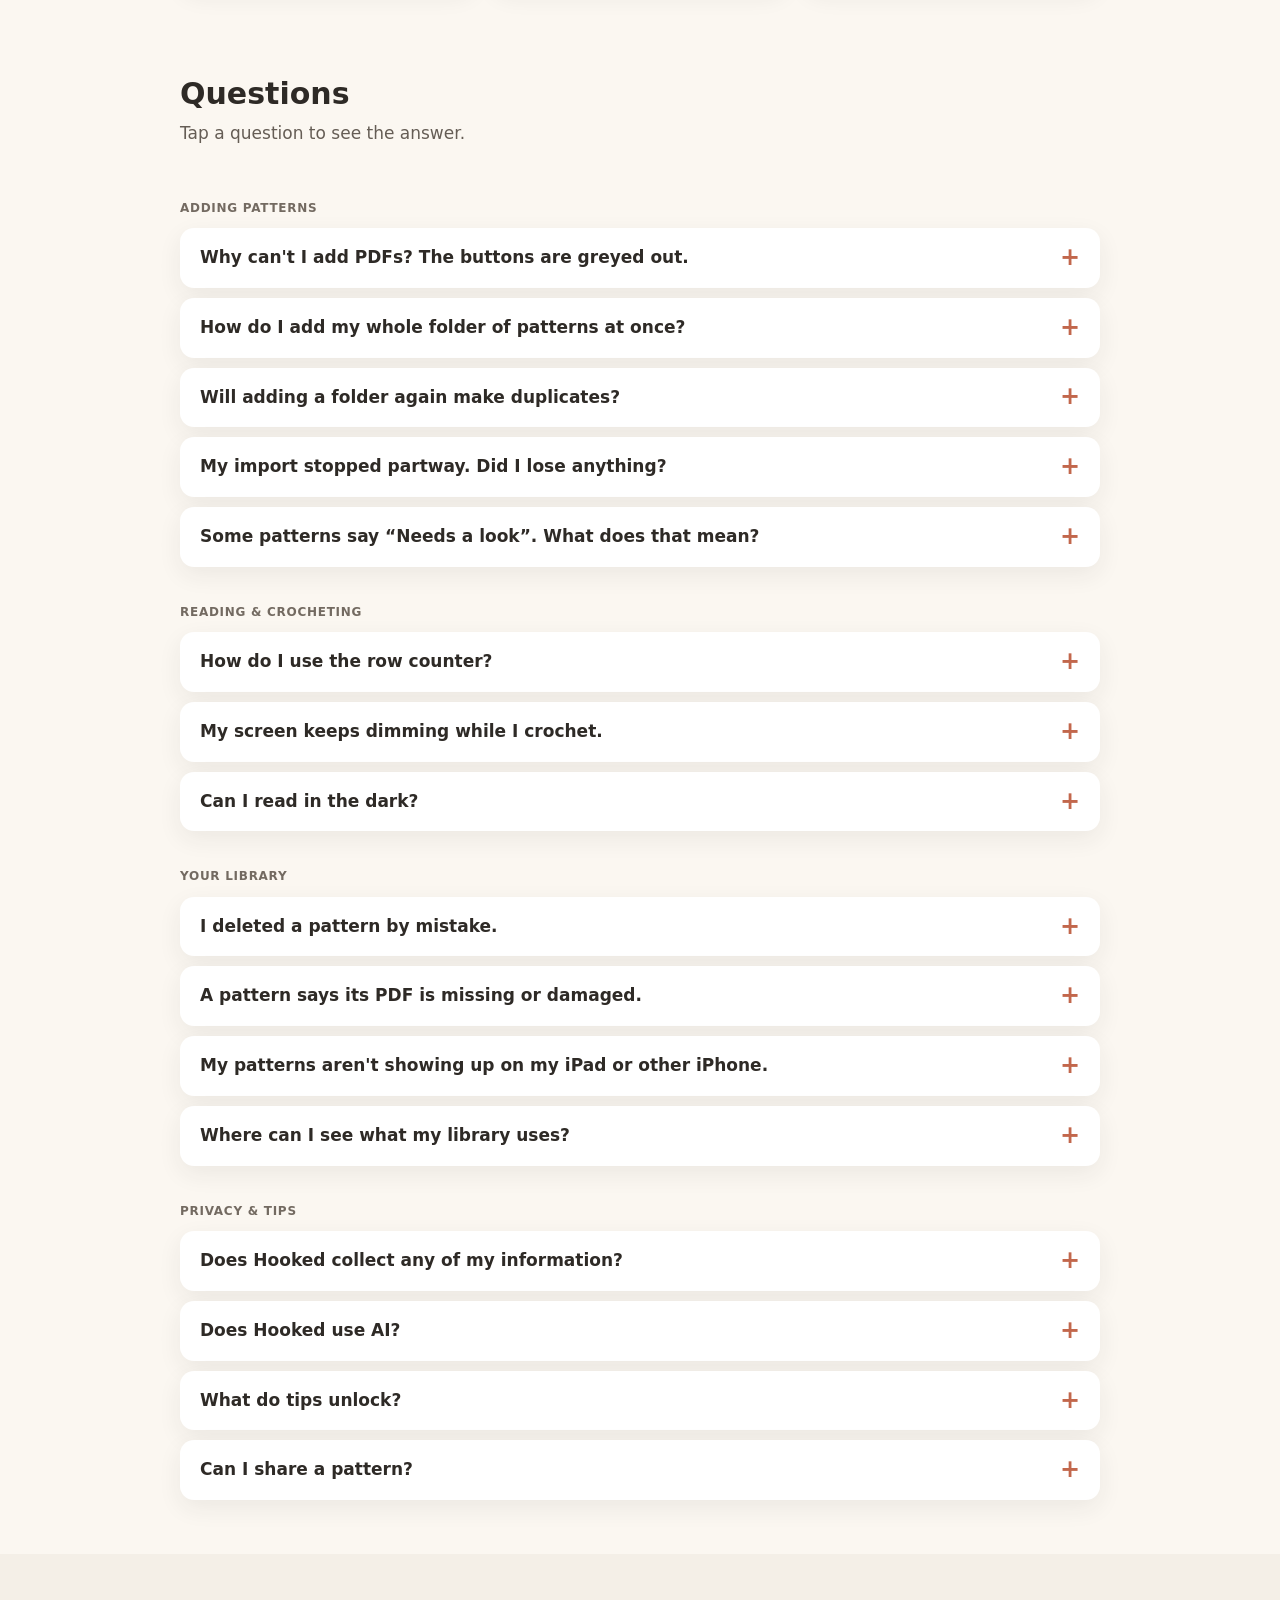
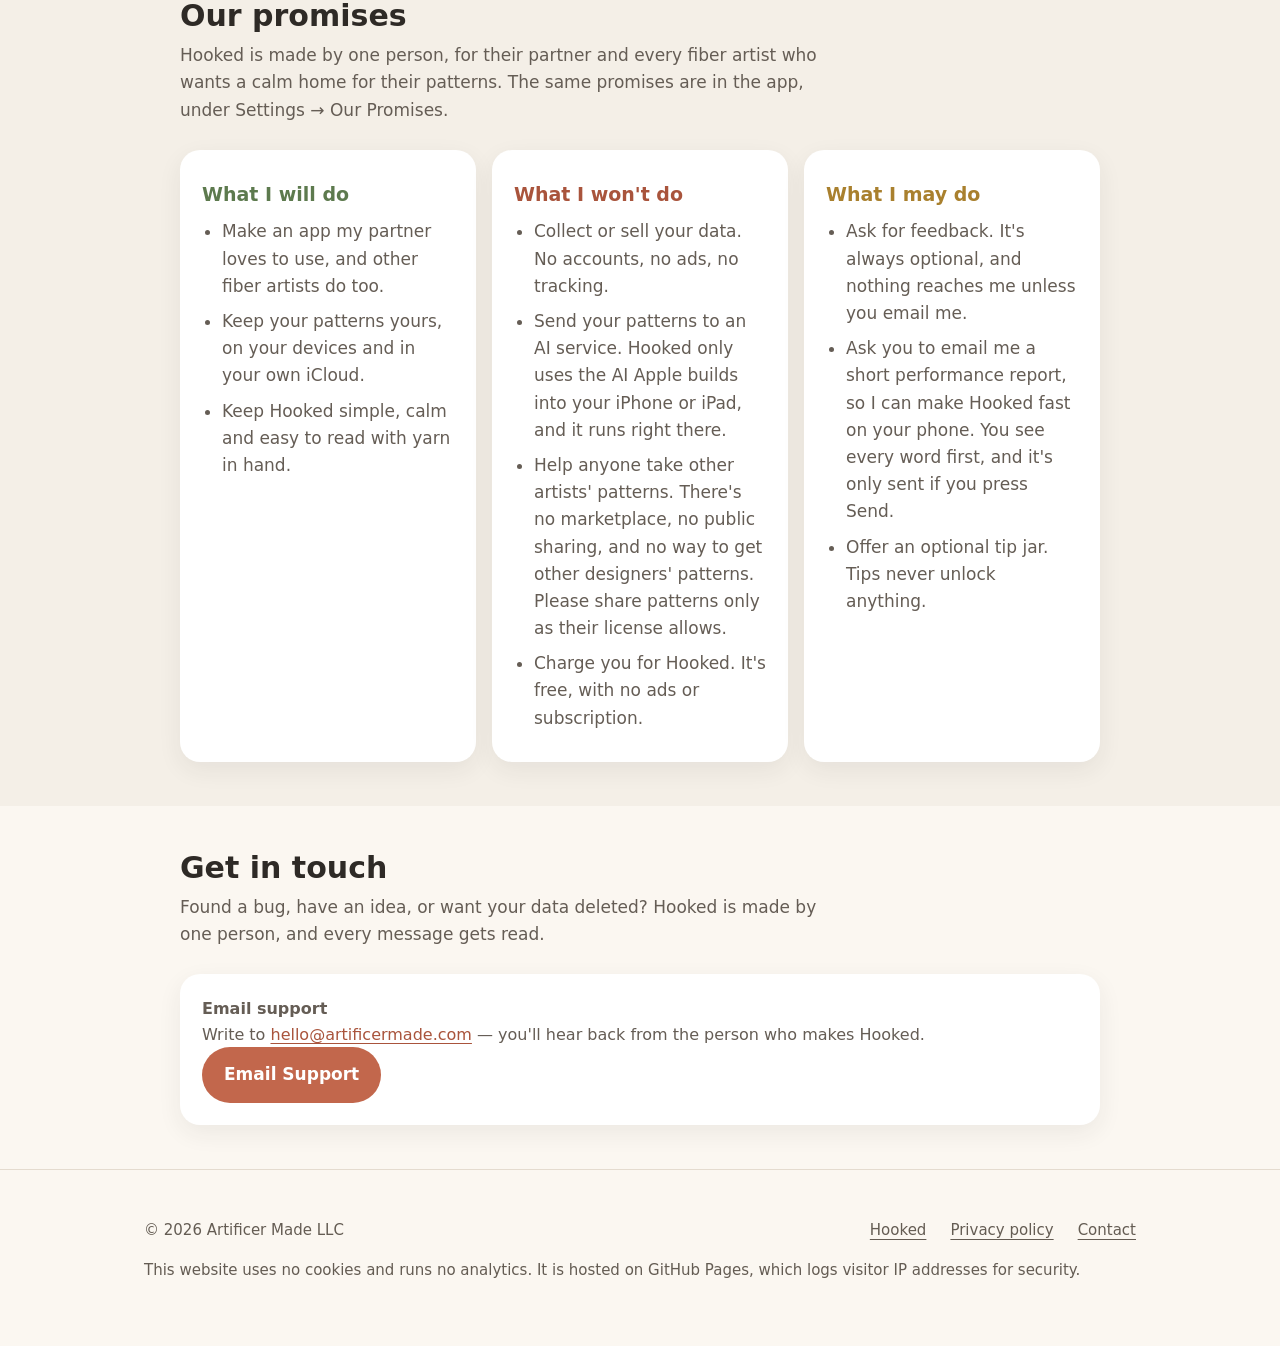
==== commit 4fba9c07: "hooked: re-render support site from crochet-patterns 185928e App icon in the header (crochet-pattern" ====
--- a/hooked/index.html
+++ b/hooked/index.html
@@ -5,20 +5,41 @@
 <meta name="viewport" content="width=device-width, initial-scale=1">
 <title>Hooked — Help &amp; Support</title>
 <meta name="description" content="Help for Hooked, a calm home for your crochet patterns: adding PDFs, iCloud, the reader and row counter, privacy, and how to reach the maker.">
+<meta http-equiv="Content-Security-Policy" content="default-src 'none'; img-src 'self'; style-src 'self'; manifest-src 'self'; base-uri 'none'; form-action 'none'">
 <meta name="color-scheme" content="light dark">
 <meta name="theme-color" content="#FBF7F1" media="(prefers-color-scheme: light)">
 <meta name="theme-color" content="#1C1A17" media="(prefers-color-scheme: dark)">
 <link rel="icon" href="icon.png">
 <link rel="apple-touch-icon" href="icon.png">
+<link rel="stylesheet" href="/style.css">
 <link rel="stylesheet" href="style.css">
 </head>
 <body>
-<a class="skip" href="#main">Skip to help</a>
+<!-- ===================== SHARED HEADER — start =====================
+     Reuse on /hooked/ and /hooked/privacy.html. Needs /style.css
+     sections 1–2. Main content on each page should be <main id="main">. -->
+<a class="am-skip" href="#main">Skip to content</a>
+<header class="am-header">
+  <div class="am-header__inner">
+    <a class="am-wordmark" href="/" aria-label="Artificer Made, home">
+      <svg viewBox="0 0 1024 1024" width="32" height="32" aria-hidden="true" focusable="false"><defs><clipPath id="am-cp"><circle cx="512" cy="412" r="290"/></clipPath><mask id="am-mb" maskUnits="userSpaceOnUse" x="0" y="0" width="1024" height="1024"><rect width="1024" height="1024" fill="#fff"/><g fill="none" stroke="#000" transform="rotate(-28 512 412)"><path d="M271.58,574.17 A290 145 -34 0 0 752.42,249.83" stroke-width="184"/><circle cx="512" cy="412" r="104" fill="#000" stroke="none"/></g></mask><mask id="am-mf" maskUnits="userSpaceOnUse" x="0" y="0" width="1024" height="1024"><rect width="1024" height="1024" fill="#fff"/><path d="M271.58,574.17 A290 145 -34 0 0 752.42,249.83" fill="none" stroke="#000" stroke-width="184" transform="rotate(-28 512 412)"/></mask></defs><g fill="none" stroke="currentColor"><g fill="currentColor" stroke="none"><rect x="466" y="702" width="92" height="128"/><rect x="312" y="830" width="400" height="100" rx="24"/></g><g mask="url(#am-mb)"><path d="M512,50 V774" stroke-width="76" transform="rotate(-28 512 412)"/></g><g clip-path="url(#am-cp)"><g transform="rotate(-28 512 412)"><g mask="url(#am-mb)"><path d="M271.58,574.17 A290 145 -34 0 1 752.42,249.83" stroke-width="57.2"/></g><g mask="url(#am-mf)"></g><path d="M271.58,574.17 A290 145 -34 0 0 752.42,249.83" stroke-width="104"/></g></g><circle cx="512" cy="412" r="290" stroke-width="88"/><circle cx="512" cy="412" r="64" fill="currentColor" stroke="none"/></g></svg>
+      <span>artificer made</span>
+    </a>
+    <nav class="am-nav" aria-label="Main">
+      <ul>
+        <li><a href="/#apps">Apps</a></li>
+        <li><a href="/#about">About</a></li>
+        <li><a href="/#contact">Contact</a></li>
+      </ul>
+    </nav>
+  </div>
+</header>
+<!-- ===================== SHARED HEADER — end ======================= -->
 
 <header class="site">
   <div class="wrap">
     <a class="brand" href="./" aria-label="Hooked home">
-      <svg viewBox="0 0 48 48" aria-hidden="true"><circle cx="22" cy="26" r="16" fill="#C2674C"/><path d="M10 20c8 2 16 8 20 20M8 29c9-1 18 3 22 10M14 13c6 5 10 13 11 24M30 11c-2 7-1 16 4 25" stroke="#FBF7F1" stroke-width="2.4" fill="none" stroke-linecap="round" opacity=".85"/><path d="M36 4v20c0 3 3 3 3 0" stroke="#7E9B6E" stroke-width="3.4" fill="none" stroke-linecap="round"/></svg>
+      <img src="icon.png" alt="" width="34" height="34">
       Hooked
     </a>
     <nav class="site" aria-label="Page">
@@ -30,7 +51,7 @@
   </div>
 </header>
 
-<main id="main">
+<main id="main" tabindex="-1">
   <section class="hero" aria-labelledby="hero-title">
     <div class="wrap">
       <div>
@@ -161,19 +182,30 @@
       <p class="sub">Found a bug, have an idea, or want your data deleted? Hooked is made by one person, and every message gets read.</p>
       <div class="card">
         <div>
-          <p style="margin:0 0 8px;color:var(--text)"><strong>Email support</strong></p>
-          <p style="margin:0 0 14px">Write to <a href="mailto:hello@artificermade.com">hello@artificermade.com</a> — you'll hear back from the person who makes Hooked.</p><a class="btn" href="mailto:hello@artificermade.com?subject=Hooked%20help">Email Support</a>
+          <p class="contact-label"><strong>Email support</strong></p>
+          <p class="contact-line">Write to <a href="mailto:hello@artificermade.com">hello@artificermade.com</a> — you'll hear back from the person who makes Hooked.</p><a class="btn" href="mailto:hello@artificermade.com?subject=Hooked%20help">Email Support</a>
         </div>
       </div>
     </div>
   </section>
 </main>
 
-<footer class="site">
-  <div class="wrap">
-    <span>© 2026 <a href="https://artificermade.com/">Artificer Made LLC</a>. Hooked is made with yarn and care.</span>
-    <span><a href="privacy.html">Privacy Policy</a> · <a href="#help">Help</a> · <a href="#contact">Contact</a></span>
+<!-- ===================== SHARED FOOTER — start ===================== -->
+<footer class="am-footer">
+  <div class="am-footer__inner">
+    <div class="am-footer__top">
+      <p>&copy; 2026 Artificer Made LLC</p>
+      <nav aria-label="Footer">
+        <ul>
+          <li><a href="/hooked/">Hooked</a></li>
+          <li><a href="/hooked/privacy.html">Privacy policy</a></li>
+          <li><a href="/#contact">Contact</a></li>
+        </ul>
+      </nav>
+    </div>
+    <p>This website uses no cookies and runs no analytics. It is hosted on GitHub Pages, which logs visitor IP addresses for security.</p>
   </div>
 </footer>
+<!-- ===================== SHARED FOOTER — end ======================= -->
 </body>
 </html>
--- a/style.css
+++ b/style.css
@@ -0,0 +1,354 @@
+/* ==========================================================================
+   Artificer Made — style.css
+   1. Tokens (shared)          — custom properties, light + dark
+   2. Shared: header & footer  — scoped to .am-header / .am-footer / .am-skip
+   3. Home page                — scoped to body.am-home
+   Pages that keep their own look (/hooked/, /hooked/privacy.html) can link
+   this file for the header and footer; sections 1–2 touch nothing else.
+   ========================================================================== */
+
+/* 1. Tokens ---------------------------------------------------------------- */
+:root {
+  color-scheme: light dark;
+
+  --am-bg: #FBF7F1;
+  --am-surface: #F4EEE5;
+  --am-text: #2E2A26;
+  --am-muted: #645C53;
+  --am-line: #E4DBCF;
+  --am-accent: #C2674C;      /* terracotta — fills, marks */
+  --am-accent-ink: #A0503A;  /* terracotta — text & links (AA on bg) */
+  --am-sage: #5D7A4E;
+  --am-mustard: #A9802E;
+  --am-on-accent: #FBF7F1;
+
+  --am-font-round: ui-rounded, "SF Pro Rounded", "Hiragino Maru Gothic ProN", "Nunito", "Varela Round", system-ui, sans-serif;
+  --am-font-body: system-ui, -apple-system, "Segoe UI", "Helvetica Neue", Arial, sans-serif;
+
+  --am-space-1: 0.25rem;
+  --am-space-2: 0.5rem;
+  --am-space-3: 0.75rem;
+  --am-space-4: 1rem;
+  --am-space-5: 1.5rem;
+  --am-space-6: 2rem;
+  --am-space-7: 3rem;
+  --am-space-8: 4rem;
+  --am-space-9: 6rem;
+  --am-space-10: 8rem;
+
+  --am-radius-1: 6px;
+  --am-radius-2: 12px;
+  --am-radius-3: 20px;
+
+  --am-measure: 36rem;
+  --am-page: 68rem;
+  --am-gutter: clamp(1.25rem, 5vw, 3rem);
+  --am-focus: 2px solid var(--am-accent-ink);
+}
+
+@media (prefers-color-scheme: dark) {
+  :root {
+    --am-bg: #1C1A17;
+    --am-surface: #25221E;
+    --am-text: #F0EBE4;
+    --am-muted: #B3AA9F;
+    --am-line: #38332D;
+    --am-accent: #D67E60;
+    --am-accent-ink: #E39274;
+    --am-sage: #9FC089;
+    --am-mustard: #C89A3F;
+    --am-on-accent: #1C1A17;
+  }
+}
+
+/* 2. Shared: skip link, header, footer ------------------------------------- */
+.am-skip {
+  position: absolute;
+  left: var(--am-space-4);
+  top: var(--am-space-4);
+  z-index: 10;
+  padding: var(--am-space-2) var(--am-space-4);
+  background: var(--am-text);
+  color: var(--am-bg);
+  font: 600 1rem/1.4 var(--am-font-body);
+  border-radius: var(--am-radius-1);
+  text-decoration: none;
+  transform: translateY(-200%);
+}
+.am-skip:focus { transform: none; outline: var(--am-focus); outline-offset: 3px; }
+
+.am-header,
+.am-footer {
+  font-family: var(--am-font-body);
+  color: var(--am-text);
+}
+.am-header a,
+.am-footer a { color: inherit; }
+.am-header a:focus-visible,
+.am-footer a:focus-visible {
+  outline: var(--am-focus);
+  outline-offset: 3px;
+  border-radius: 4px;
+}
+
+.am-header__inner,
+.am-footer__inner {
+  max-width: var(--am-page);
+  margin: 0 auto;
+  padding-inline: var(--am-gutter);
+}
+
+.am-header__inner {
+  display: flex;
+  flex-wrap: wrap;
+  align-items: center;
+  justify-content: space-between;
+  gap: var(--am-space-3) var(--am-space-6);
+  padding-block: var(--am-space-5);
+}
+
+.am-wordmark {
+  display: inline-flex;
+  align-items: center;
+  gap: var(--am-space-3);
+  text-decoration: none;
+  font-family: var(--am-font-round);
+  font-weight: 700;
+  font-size: 1.25rem;
+  letter-spacing: -0.01em;
+  line-height: 1;
+  text-transform: lowercase;
+}
+.am-wordmark svg { flex: none; width: 2.75rem; height: 2.75rem; color: var(--am-mustard); }
+
+.am-nav ul {
+  display: flex;
+  flex-wrap: wrap;
+  gap: var(--am-space-1) var(--am-space-5);
+  margin: 0;
+  padding: 0;
+  list-style: none;
+}
+.am-nav a {
+  display: inline-block;
+  padding-block: var(--am-space-2);
+  font-size: 1rem;
+  text-decoration: none;
+  color: var(--am-muted);
+}
+.am-nav a:hover { color: var(--am-text); text-decoration: underline; text-underline-offset: 0.3em; text-decoration-thickness: 1px; }
+
+.am-footer { border-top: 1px solid var(--am-line); }
+.am-footer__inner {
+  display: grid;
+  gap: var(--am-space-4);
+  padding-block: var(--am-space-7) var(--am-space-8);
+  font-size: 0.9375rem;
+  line-height: 1.6;
+  color: var(--am-muted);
+}
+.am-footer__top {
+  display: flex;
+  flex-wrap: wrap;
+  align-items: baseline;
+  justify-content: space-between;
+  gap: var(--am-space-3) var(--am-space-6);
+}
+.am-footer p { margin: 0; }
+.am-footer ul {
+  display: flex;
+  flex-wrap: wrap;
+  gap: var(--am-space-1) var(--am-space-5);
+  margin: 0;
+  padding: 0;
+  list-style: none;
+}
+.am-footer a { text-underline-offset: 0.25em; text-decoration-thickness: 1px; }
+.am-footer a:hover { color: var(--am-text); }
+
+/* 3. Home page ------------------------------------------------------------- */
+body.am-home {
+  margin: 0;
+  background: var(--am-bg);
+  color: var(--am-text);
+  font-family: var(--am-font-body);
+  font-size: 1.0625rem;
+  line-height: 1.6;
+  -webkit-font-smoothing: antialiased;
+  text-rendering: optimizeLegibility;
+}
+.am-home *, .am-home *::before, .am-home *::after { box-sizing: border-box; }
+.am-home h1, .am-home h2, .am-home h3 {
+  font-family: var(--am-font-round);
+  font-weight: 700;
+  letter-spacing: -0.015em;
+  text-wrap: balance;
+  margin: 0;
+}
+.am-home p { margin: 0; text-wrap: pretty; }
+.am-home main a { color: var(--am-accent-ink); text-underline-offset: 0.25em; text-decoration-thickness: 1px; }
+.am-home main a:hover { text-decoration-thickness: 2px; }
+.am-home main a:focus-visible { outline: var(--am-focus); outline-offset: 3px; border-radius: 4px; }
+.am-home main:focus { outline: none; }
+
+.am-wrap {
+  max-width: var(--am-page);
+  margin: 0 auto;
+  padding-inline: var(--am-gutter);
+}
+
+.am-section { padding-block: var(--am-space-9); }
+.am-section + .am-section { border-top: 1px solid var(--am-line); }
+.am-section__head {
+  display: grid;
+  gap: var(--am-space-3);
+  margin-bottom: var(--am-space-7);
+  max-width: var(--am-measure);
+}
+.am-section h2 { font-size: clamp(1.5rem, 1.2rem + 1.2vw, 2rem); line-height: 1.2; }
+
+/* Hero */
+.am-hero { padding-block: var(--am-space-9) var(--am-space-10); }
+.am-hero h1 {
+  max-width: 14ch;
+  font-size: clamp(2.375rem, 1.4rem + 4.6vw, 4.5rem);
+  line-height: 1.05;
+  letter-spacing: -0.03em;
+}
+.am-hero p {
+  margin-top: var(--am-space-6);
+  max-width: var(--am-measure);
+  font-size: clamp(1.125rem, 1rem + 0.5vw, 1.3125rem);
+  line-height: 1.55;
+  color: var(--am-muted);
+}
+
+/* Apps — grid leaves room for a second card */
+.am-apps {
+  display: grid;
+  grid-template-columns: repeat(auto-fill, minmax(min(100%, 30rem), 1fr));
+  gap: var(--am-space-6);
+  margin: 0;
+  padding: 0;
+  list-style: none;
+}
+.am-app {
+  display: grid;
+  gap: var(--am-space-5);
+  align-content: start;
+  padding: clamp(var(--am-space-5), 4vw, var(--am-space-7));
+  background: var(--am-surface);
+  border: 1px solid var(--am-line);
+  border-radius: var(--am-radius-3);
+}
+.am-app__id {
+  display: flex;
+  align-items: center;
+  gap: var(--am-space-4);
+}
+.am-app__icon { flex: none; width: 4.5rem; height: 4.5rem; display: block; border-radius: 22.5%; box-shadow: 0 0 0 1px var(--am-line); }
+.am-app__id picture { flex: none; display: block; line-height: 0; }
+.am-app h3 { font-size: 1.75rem; line-height: 1.1; }
+.am-app__line { max-width: 34rem; }
+.am-facts {
+  display: flex;
+  flex-wrap: wrap;
+  gap: var(--am-space-2);
+  margin: 0;
+  padding: 0;
+  list-style: none;
+}
+.am-facts li {
+  display: inline-flex;
+  align-items: center;
+  gap: var(--am-space-2);
+  padding: var(--am-space-1) var(--am-space-3);
+  border: 1px solid var(--am-line);
+  border-radius: 999px;
+  background: var(--am-bg);
+  font-size: 0.9375rem;
+  line-height: 1.5;
+}
+.am-facts li::before {
+  content: "";
+  width: 0.4375rem;
+  height: 0.4375rem;
+  border-radius: 50%;
+  background: var(--am-sage);
+}
+.am-app__status {
+  display: flex;
+  gap: var(--am-space-2);
+  align-items: baseline;
+  padding-top: var(--am-space-5);
+  border-top: 1px solid var(--am-line);
+  color: var(--am-muted);
+  font-size: 0.9375rem;
+}
+.am-app__status::before {
+  content: "";
+  flex: none;
+  width: 0.5rem;
+  height: 0.5rem;
+  border-radius: 50%;
+  background: var(--am-mustard);
+  transform: translateY(-0.05em);
+}
+.am-app__links {
+  display: flex;
+  flex-wrap: wrap;
+  gap: var(--am-space-2) var(--am-space-5);
+  margin: 0;
+  padding: 0;
+  list-style: none;
+  font-weight: 600;
+}
+
+/* Principles */
+.am-principles {
+  display: grid;
+  grid-template-columns: repeat(auto-fit, minmax(min(100%, 16rem), 1fr));
+  gap: var(--am-space-7) var(--am-space-6);
+  margin: 0;
+  padding: 0;
+  list-style: none;
+}
+.am-principles li {
+  display: grid;
+  gap: var(--am-space-3);
+  align-content: start;
+  padding-top: var(--am-space-5);
+  border-top: 2px solid var(--am-text);
+}
+.am-principles h3 { font-size: 1.25rem; line-height: 1.3; }
+.am-principles p { color: var(--am-muted); max-width: 30rem; }
+
+/* Contact */
+.am-contact p { color: var(--am-muted); }
+.am-contact .am-email {
+  display: inline-block;
+  margin-top: var(--am-space-5);
+  font-family: var(--am-font-round);
+  font-weight: 700;
+  font-size: clamp(1.375rem, 1rem + 2.4vw, 2.5rem);
+  line-height: 1.2;
+  letter-spacing: -0.02em;
+  overflow-wrap: anywhere;
+}
+
+/* Phones: one column, tighter rhythm */
+@media (max-width: 40rem) {
+  .am-section { padding-block: var(--am-space-8); }
+  .am-hero { padding-block: var(--am-space-7) var(--am-space-8); }
+  .am-section__head { margin-bottom: var(--am-space-6); }
+  .am-app__icon { width: 3.75rem; height: 3.75rem; }
+}
+
+@media (prefers-reduced-motion: no-preference) {
+  .am-skip { transition: transform 120ms ease-out; }
+  .am-nav a, .am-footer a, .am-home main a { transition: color 120ms ease-out, text-decoration-thickness 120ms ease-out; }
+}
+
+@media (forced-colors: active) {
+  .am-facts li::before, .am-app__status::before { background: CanvasText; }
+}
--- a/hooked/style.css
+++ b/hooked/style.css
@@ -31,7 +31,7 @@
 header.site { padding: 18px 0; }
 header.site .wrap { display: flex; align-items: center; justify-content: space-between; gap: 12px; }
 .brand { display: flex; align-items: center; gap: 10px; text-decoration: none; color: var(--text); font: 700 22px var(--font); }
-.brand svg { width: 34px; height: 34px; }
+.brand img { width: 34px; height: 34px; border-radius: 22.37%; }
 nav.site a { color: var(--text-2); text-decoration: none; margin-left: 18px; font-weight: 500; }
 nav.site a:hover { color: var(--text); }
 
@@ -77,6 +77,10 @@
 .btn { display: inline-block; background: var(--accent); color: #fff; text-decoration: none; font-weight: 700; padding: 14px 22px; border-radius: 999px; }
 .btn[aria-disabled="true"] { background: var(--grouped); color: var(--text-3); pointer-events: none; }
 .note { background: var(--mustard-bg); color: var(--text); border-radius: var(--radius-sm); padding: 14px 16px; font-size: 15px; }
+/* Former inline styles: the page's Content-Security-Policy allows stylesheets only. */
+.contact-label { margin: 0 0 8px; color: var(--text); }
+.contact-line { margin: 0 0 14px; }
+.note.flat { margin: 0; }
 
 footer.site { padding: 36px 0 48px; color: var(--text-3); font-size: 14px; border-top: 1px solid var(--line); margin-top: 20px; }
 footer.site .wrap { display: flex; justify-content: space-between; gap: 12px; flex-wrap: wrap; }
